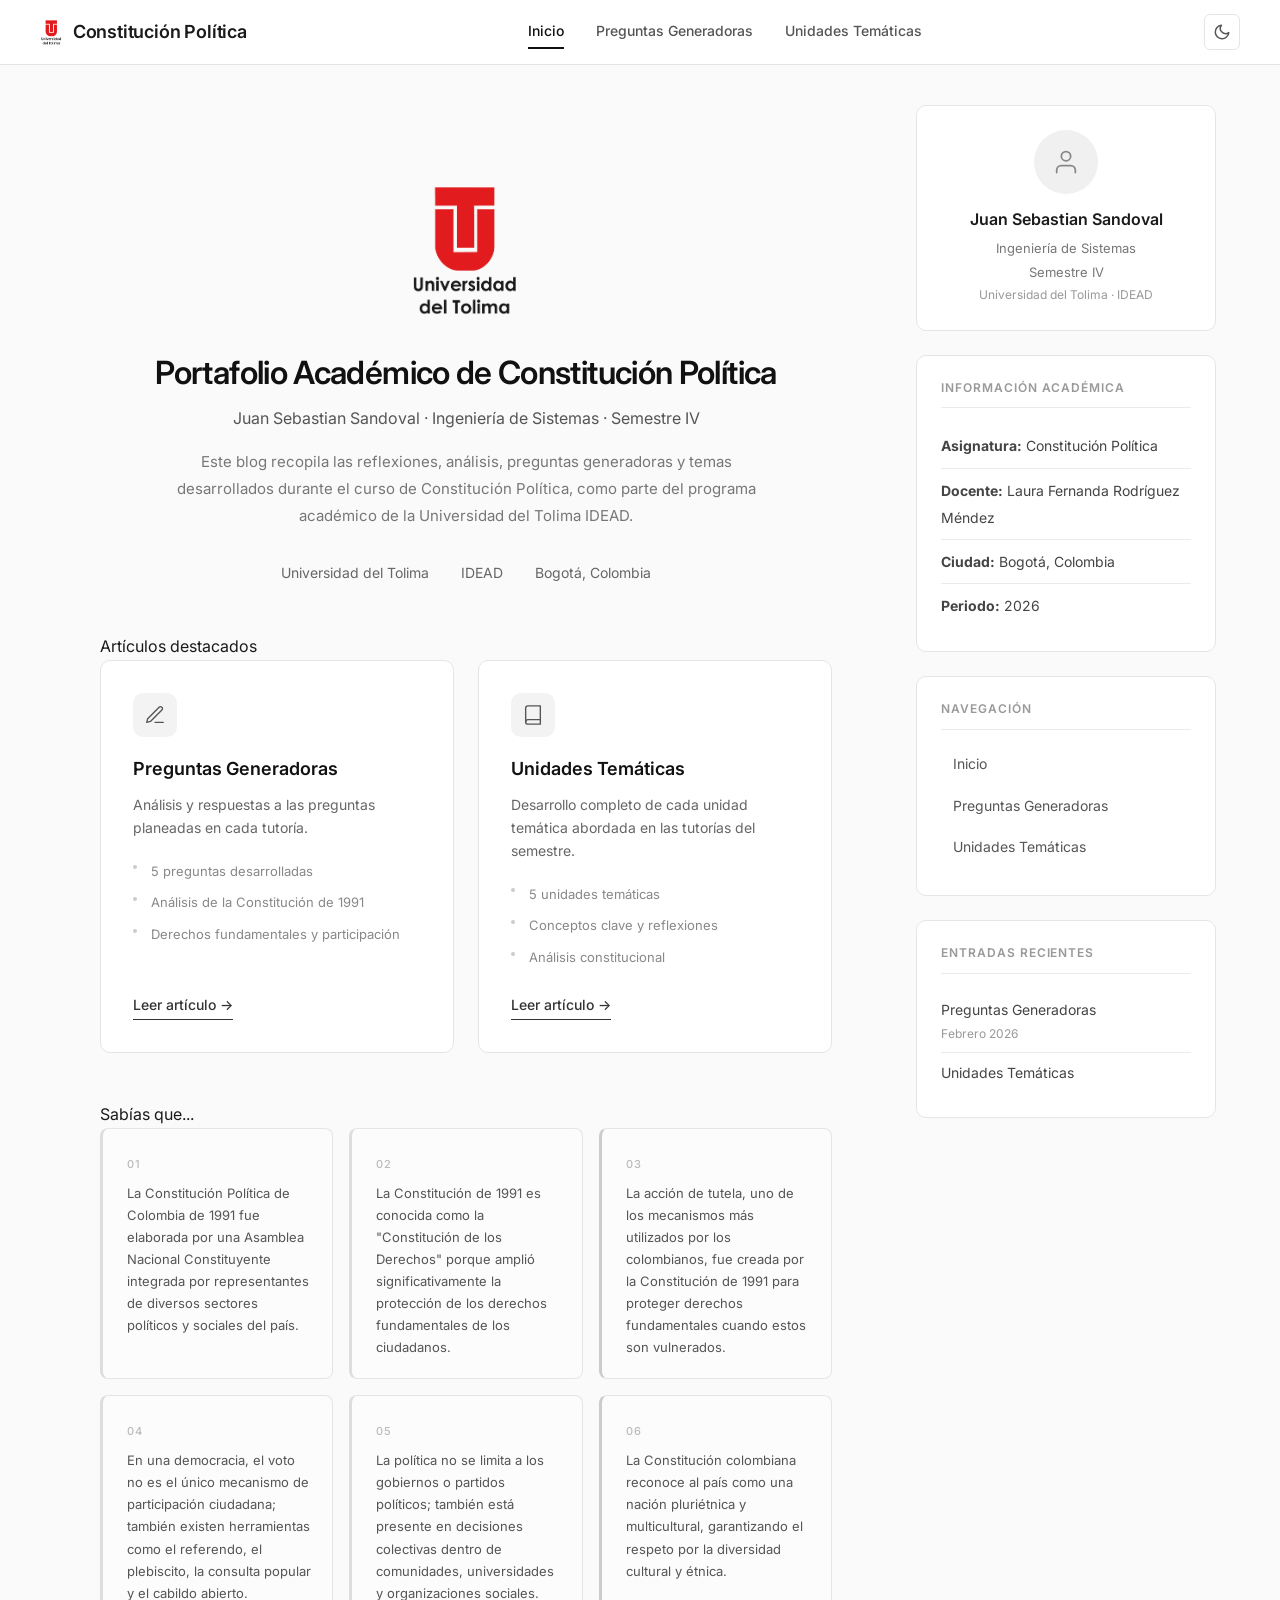
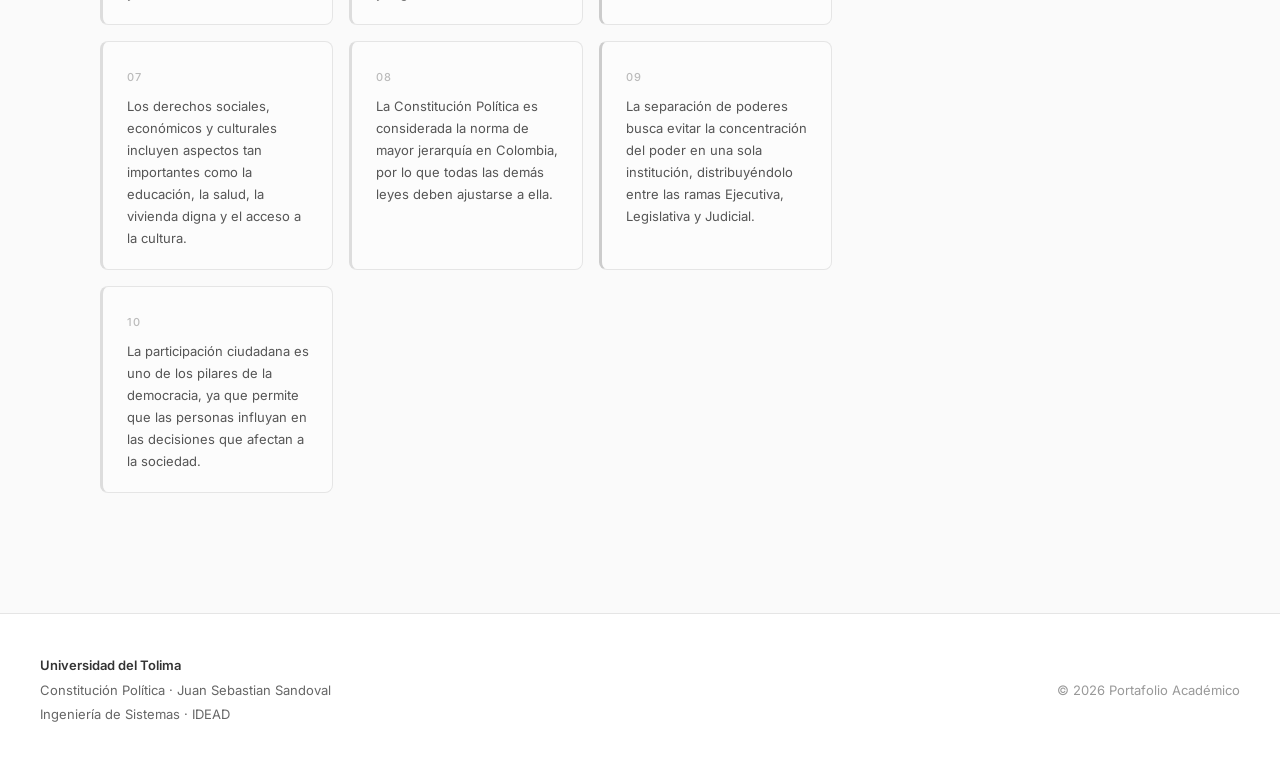
==== index.html @ 121e8f9e "Initial commit: portafolio académico Constitución Política" ====
<!DOCTYPE html>
<html lang="es">
<head>
  <meta charset="UTF-8">
  <meta name="viewport" content="width=device-width, initial-scale=1.0">
  <meta name="description" content="Portafolio Académico de Constitución Política - Universidad del Tolima IDEAD">
  <title>Portafolio Académico · Constitución Política</title>
  <script>if(localStorage.getItem('theme')==='dark')document.documentElement.setAttribute('data-theme','dark')</script>
  <link rel="preconnect" href="https://fonts.googleapis.com">
  <link rel="preconnect" href="https://fonts.gstatic.com" crossorigin>
  <link href="https://fonts.googleapis.com/css2?family=Inter:wght@300;400;500;600;700&display=swap" rel="stylesheet">
  <link rel="stylesheet" href="css/style.css">
  <link rel="icon" type="image/x-icon" href="data:image/svg+xml,<svg xmlns='http://www.w3.org/2000/svg' viewBox='0 0 100 100'><text y='.9em' font-size='90'>📖</text></svg>">
</head>
<body>

<div class="site-wrapper">

  <header class="site-header">
    <div class="header-inner">
      <a href="index.html" class="site-title">
        <img src="ut.png" alt="" class="nav-logo">
        Constitución Política
      </a>
      <button class="nav-toggle" aria-label="Abrir menú">
        <span></span><span></span><span></span>
      </button>
      <nav class="site-nav">
        <a href="index.html" class="active">Inicio</a>
        <a href="preguntas-generadoras.html">Preguntas Generadoras</a>
        <a href="temas-unidad.html">Unidades Temáticas</a>
      </nav>
      <button class="theme-toggle" id="theme-toggle" aria-label="Cambiar tema">
        <svg class="icon-moon" viewBox="0 0 24 24" fill="none" stroke="currentColor" stroke-width="2" stroke-linecap="round" stroke-linejoin="round"><path d="M21 12.79A9 9 0 1 1 11.21 3 7 7 0 0 0 21 12.79z"/></svg>
        <svg class="icon-sun" viewBox="0 0 24 24" fill="none" stroke="currentColor" stroke-width="2" stroke-linecap="round" stroke-linejoin="round"><circle cx="12" cy="12" r="5"/><line x1="12" y1="1" x2="12" y2="3"/><line x1="12" y1="21" x2="12" y2="23"/><line x1="4.22" y1="4.22" x2="5.64" y2="5.64"/><line x1="18.36" y1="18.36" x2="19.78" y2="19.78"/><line x1="1" y1="12" x2="3" y2="12"/><line x1="21" y1="12" x2="23" y2="12"/><line x1="4.22" y1="19.78" x2="5.64" y2="18.36"/><line x1="18.36" y1="5.64" x2="19.78" y2="4.22"/></svg>
      </button>
    </div>
  </header>

  <div class="main-grid">
    <main class="main-content" id="main-content"></main>
    <aside class="sidebar" id="sidebar"></aside>
  </div>

  <footer class="site-footer" id="footer"></footer>

</div>

<script src="js/layout.js"></script>
<script src="js/theme.js"></script>
<script src="js/home.js"></script>
</body>
</html>
---- css/style.css ----
/* ============================================
   CSS RESET & BASE
   ============================================ */
*, *::before, *::after {
  box-sizing: border-box;
  margin: 0;
  padding: 0;
}

html {
  font-size: 16px;
  scroll-behavior: smooth;
  -webkit-font-smoothing: antialiased;
  -moz-osx-font-smoothing: grayscale;
}

/* ============================================
   CSS THEME VARIABLES
   ============================================ */
:root {
  --bg: #fafafa;
  --bg-card: #ffffff;
  --bg-subtle: #fcfcfc;
  --bg-toc: #f8f8f8;
  --bg-icon: #f3f3f3;
  --text: #1a1a1a;
  --text-strong: #111111;
  --text-secondary: #333333;
  --text-body: #444444;
  --text-muted: #555555;
  --text-light: #666666;
  --text-soft: #777777;
  --text-faint: #888888;
  --text-fainter: #999999;
  --border: #e5e5e5;
  --border-inner: #ebebeb;
  --border-soft: #dddddd;
  --border-light: #cccccc;
  --bg-avatar: #f0f0f0;
  --text-faintest: #bbbbbb;
  --shadow-sm: 0 1px 6px rgba(0, 0, 0, 0.04);
  --shadow-md: 0 2px 12px rgba(0, 0, 0, 0.05);
}

[data-theme="dark"] {
  --bg: #121212;
  --bg-card: #1e1e1e;
  --bg-subtle: #1a1a1a;
  --bg-toc: #1a1a1a;
  --bg-icon: #2a2a2a;
  --text: #e0e0e0;
  --text-strong: #eeeeee;
  --text-secondary: #cccccc;
  --text-body: #bbbbbb;
  --text-muted: #aaaaaa;
  --text-light: #999999;
  --text-soft: #888888;
  --text-faint: #777777;
  --text-fainter: #666666;
  --border: #333333;
  --border-inner: #2a2a2a;
  --border-soft: #3a3a3a;
  --border-light: #444444;
  --bg-avatar: #2a2a2a;
  --text-faintest: #777777;
  --shadow-sm: 0 1px 6px rgba(0, 0, 0, 0.2);
  --shadow-md: 0 2px 12px rgba(0, 0, 0, 0.25);
}

body {
  font-family: 'Inter', -apple-system, BlinkMacSystemFont, 'Segoe UI', Roboto, sans-serif;
  color: var(--text);
  background: var(--bg);
  line-height: 1.7;
  min-height: 100vh;
}

img {
  max-width: 100%;
  height: auto;
  display: block;
}

a {
  color: inherit;
  text-decoration: none;
  transition: opacity 0.2s ease;
}

a:hover {
  opacity: 0.7;
}

ul, ol {
  list-style: none;
}

/* ============================================
   TYPOGRAPHY
   ============================================ */
h1, h2, h3, h4, h5, h6 {
  font-weight: 600;
  line-height: 1.3;
  color: var(--text-strong);
}

h1 { font-size: 2.25rem; }
h2 { font-size: 1.625rem; }
h3 { font-size: 1.25rem; }
h4 { font-size: 1.125rem; }

p {
  margin-bottom: 1.25rem;
  color: var(--text-secondary);
}

small, .text-small {
  font-size: 0.875rem;
  color: var(--text-soft);
}

/* ============================================
   LAYOUT
   ============================================ */
.site-wrapper {
  display: flex;
  flex-direction: column;
  min-height: 100vh;
}

.site-header {
  background: var(--bg-card);
  border-bottom: 1px solid var(--border);
  position: sticky;
  top: 0;
  z-index: 100;
  padding: 0 1.5rem;
}

.header-inner {
  max-width: 1200px;
  margin: 0 auto;
  display: flex;
  align-items: center;
  justify-content: space-between;
  height: 64px;
}

.site-title {
  font-size: 1.125rem;
  font-weight: 600;
  color: var(--text);
  letter-spacing: -0.01em;
  display: flex;
  align-items: center;
  gap: 0.625rem;
}

.nav-logo {
  height: 30px;
  width: auto;
  display: block;
  opacity: 0.9;
}

.site-nav {
  display: flex;
  align-items: center;
  gap: 2rem;
}

.site-nav a {
  font-size: 0.875rem;
  color: var(--text-muted);
  font-weight: 500;
  padding: 0.25rem 0;
  border-bottom: 2px solid transparent;
  transition: all 0.2s ease;
}

.site-nav a:hover,
.site-nav a.active {
  color: var(--text-strong);
  border-bottom-color: var(--text-strong);
  opacity: 1;
}

.nav-toggle {
  display: none;
  background: none;
  border: none;
  cursor: pointer;
  padding: 0.5rem;
}

.nav-toggle span {
  display: block;
  width: 24px;
  height: 2px;
  background: var(--text-secondary);
  margin: 5px 0;
  transition: all 0.3s ease;
}

.main-grid {
  max-width: 1200px;
  margin: 0 auto;
  padding: 2.5rem 1.5rem;
  display: grid;
  grid-template-columns: 1fr 300px;
  gap: 3rem;
  flex: 1;
  width: 100%;
}

.main-content {
  min-width: 0;
}

/* ============================================
   HERO SECTION
   ============================================ */
.hero-section {
  text-align: center;
  padding: 4rem 1.5rem 3rem;
  max-width: 760px;
  margin: 0 auto;
}

.hero-logo {
  width: 120px;
  margin: 0 auto 1.5rem;
  opacity: 0.9;
}

.hero-logo img {
  width: 100%;
}

.hero-title {
  font-size: 2rem;
  font-weight: 600;
  margin-bottom: 0.75rem;
  letter-spacing: -0.02em;
}

.hero-subtitle {
  font-size: 1rem;
  color: var(--text-muted);
  margin-bottom: 0.5rem;
  font-weight: 400;
}

.hero-description {
  font-size: 0.9375rem;
  color: var(--text-soft);
  max-width: 600px;
  margin: 1rem auto 0;
  line-height: 1.8;
}

.hero-meta {
  display: flex;
  justify-content: center;
  gap: 2rem;
  margin-top: 2rem;
  font-size: 0.875rem;
  color: var(--text-light);
}

.hero-meta span {
  display: flex;
  align-items: center;
  gap: 0.375rem;
}

/* ============================================
   SLIDER / CAROUSEL
   ============================================ */
.slider-section {
  padding: 0 1.5rem 3rem;
  max-width: 860px;
  margin: 0 auto;
}

.slider-section .section-label {
  font-size: 0.75rem;
  text-transform: uppercase;
  letter-spacing: 0.08em;
  color: var(--text-fainter);
  margin-bottom: 1.5rem;
  text-align: center;
}

.slider-container {
  position: relative;
  overflow: hidden;
}

.slider-track {
  display: flex;
  transition: transform 0.5s cubic-bezier(0.25, 0.46, 0.45, 0.94);
}

.slider-slide {
  min-width: 100%;
  padding: 0 0.5rem;
}

.slide-card {
  background: var(--bg-card);
  border: 1px solid var(--border);
  border-radius: 12px;
  padding: 2.5rem;
  display: flex;
  align-items: flex-start;
  gap: 2rem;
  transition: box-shadow 0.3s ease;
}

.slide-card:hover {
  box-shadow: 0 4px 20px rgba(0, 0, 0, 0.06);
}

.slide-icon {
  flex-shrink: 0;
  width: 56px;
  height: 56px;
  background: var(--bg-icon);
  border-radius: 12px;
  display: flex;
  align-items: center;
  justify-content: center;
}

.slide-icon svg {
  width: 28px;
  height: 28px;
  stroke: var(--text-muted);
  fill: none;
  stroke-width: 1.5;
}

.slide-body {
  flex: 1;
}

.slide-body h3 {
  font-size: 1.125rem;
  margin-bottom: 0.5rem;
}

.slide-body p {
  font-size: 0.875rem;
  color: var(--text-light);
  margin-bottom: 0.75rem;
}

.slide-badge {
  display: inline-block;
  font-size: 0.75rem;
  color: var(--text-soft);
  background: var(--bg-icon);
  padding: 0.2rem 0.6rem;
  border-radius: 4px;
  margin-bottom: 1rem;
}

.slide-btn {
  display: inline-flex;
  align-items: center;
  gap: 0.375rem;
  font-size: 0.875rem;
  font-weight: 500;
  color: var(--text-secondary);
  border-bottom: 1px solid var(--text-secondary);
  padding-bottom: 0.125rem;
  transition: all 0.2s ease;
}

.slide-btn:hover {
  color: var(--text-strong);
  border-bottom-color: var(--text-strong);
  opacity: 1;
}

.slider-controls {
  display: flex;
  justify-content: center;
  align-items: center;
  gap: 1rem;
  margin-top: 1.5rem;
}

.slider-btn {
  background: none;
  border: 1px solid var(--border-soft);
  border-radius: 50%;
  width: 36px;
  height: 36px;
  cursor: pointer;
  display: flex;
  align-items: center;
  justify-content: center;
  transition: all 0.2s ease;
  color: var(--text-muted);
}

.slider-btn:hover {
  border-color: var(--text-fainter);
  color: var(--text-strong);
  background: var(--bg-icon);
}

.slider-btn svg {
  width: 18px;
  height: 18px;
}

.slider-dots {
  display: flex;
  gap: 0.5rem;
}

.slider-dot {
  width: 8px;
  height: 8px;
  border-radius: 50%;
  border: 1px solid var(--border-light);
  background: transparent;
  cursor: pointer;
  padding: 0;
  transition: all 0.3s ease;
}

.slider-dot.active {
  background: var(--text-secondary);
  border-color: var(--text-secondary);
}

/* ============================================
   FEATURED ARTICLES (grid)
   ============================================ */
.featured-section {
  max-width: 780px;
  margin: 0 auto;
  padding: 0 1.5rem 3rem;
}

.featured-grid {
  display: grid;
  grid-template-columns: 1fr 1fr;
  gap: 1.5rem;
}

.featured-card {
  background: var(--bg-card);
  border: 1px solid var(--border);
  border-radius: 10px;
  padding: 2rem;
  display: flex;
  flex-direction: column;
  transition: box-shadow 0.2s ease;
}

.featured-card:hover {
  box-shadow: 0 1px 8px rgba(0, 0, 0, 0.05);
}

.featured-icon {
  width: 44px;
  height: 44px;
  background: var(--bg-icon);
  border-radius: 10px;
  display: flex;
  align-items: center;
  justify-content: center;
  margin-bottom: 1.25rem;
}

.featured-icon svg {
  width: 22px;
  height: 22px;
  stroke: var(--text-muted);
  fill: none;
  stroke-width: 1.5;
}

.featured-card h3 {
  font-size: 1.125rem;
  font-weight: 600;
  margin-bottom: 0.75rem;
  color: var(--text-strong);
}

.featured-desc {
  font-size: 0.875rem;
  color: var(--text-light);
  margin-bottom: 1rem;
  line-height: 1.65;
}

.featured-list {
  list-style: none;
  margin-bottom: 1.25rem;
  flex: 1;
}

.featured-list li {
  font-size: 0.8125rem;
  color: var(--text-faint);
  padding: 0.3rem 0 0.3rem 1.1rem;
  position: relative;
}

.featured-list li::before {
  content: "";
  position: absolute;
  left: 0;
  top: 0.65rem;
  width: 4px;
  height: 4px;
  border-radius: 50%;
  background: var(--border-light);
}

.featured-btn {
  display: inline-flex;
  align-items: center;
  gap: 0.375rem;
  font-size: 0.875rem;
  font-weight: 500;
  color: var(--text-secondary);
  border-bottom: 1px solid var(--text-secondary);
  padding-bottom: 0.125rem;
  align-self: flex-start;
  transition: all 0.2s ease;
}

.featured-btn:hover {
  color: var(--text-strong);
  border-bottom-color: var(--text-strong);
  opacity: 1;
}

/* ============================================
   SABÍAS QUE...
   ============================================ */
.sabias-section {
  max-width: 780px;
  margin: 0 auto;
  padding: 0 1.5rem 3rem;
}

.sabias-grid {
  display: grid;
  grid-template-columns: 1fr 1fr 1fr;
  gap: 1rem;
}

.sabias-card {
  background: var(--bg-subtle);
  border: 1px solid var(--border);
  border-radius: 8px;
  padding: 1.25rem 1.25rem 1.25rem 1.5rem;
  border-left: 3px solid var(--border-soft);
  transition: all 0.25s ease;
}

.sabias-card:nth-child(3n+1) { border-left-color: var(--border-soft); }
.sabias-card:nth-child(3n+2) { border-left-color: var(--border-soft); }
.sabias-card:nth-child(3n+3) { border-left-color: var(--border-light); }

.sabias-card:hover {
  border-left-color: var(--text-fainter);
  box-shadow: 0 1px 8px rgba(0, 0, 0, 0.05);
}

.sabias-num {
  display: inline-block;
  font-family: 'Inter', monospace;
  font-size: 0.6875rem;
  font-weight: 500;
  color: var(--text-faintest);
  letter-spacing: 0.1em;
  margin-bottom: 0.5rem;
}

.sabias-card p {
  font-size: 0.8125rem;
  color: var(--text-muted);
  line-height: 1.7;
  margin-bottom: 0;
}

/* ============================================
   ARTICLE / BLOG POST
   ============================================ */
.article-page {
  max-width: 780px;
  margin: 0 auto;
  padding: 0 1.5rem 3rem;
}

.article-header {
  margin-bottom: 2.5rem;
  padding-bottom: 2rem;
  border-bottom: 1px solid var(--border);
}

.article-header h1 {
  font-size: 2rem;
  font-weight: 600;
  margin-bottom: 0.5rem;
  letter-spacing: -0.02em;
}

.article-meta {
  display: flex;
  gap: 1.25rem;
  font-size: 0.8125rem;
  color: var(--text-fainter);
}

.article-meta span {
  display: flex;
  align-items: center;
  gap: 0.25rem;
}

/* Table of Contents */
.toc {
  background: var(--bg-toc);
  border: 1px solid var(--border);
  border-radius: 8px;
  padding: 1.5rem 2rem;
  margin-bottom: 2.5rem;
}

.toc-title {
  font-size: 0.75rem;
  text-transform: uppercase;
  letter-spacing: 0.08em;
  color: var(--text-fainter);
  margin-bottom: 1rem;
}

.toc-list {
  list-style: none;
  counter-reset: toc-counter;
}

.toc-list li {
  counter-increment: toc-counter;
  margin-bottom: 0.5rem;
}

.toc-list li::before {
  content: counter(toc-counter) ". ";
  color: var(--text-fainter);
  font-size: 0.8125rem;
  font-weight: 500;
}

.toc-list a {
  font-size: 0.875rem;
  color: var(--text-muted);
  transition: color 0.2s ease;
}

.toc-list a:hover {
  color: var(--text-strong);
  opacity: 1;
}

/* Article Body */
.article-body {
  font-size: 1rem;
  line-height: 1.85;
  color: var(--text-secondary);
}

.article-body p {
  margin-bottom: 1.25rem;
}

.article-body ul,
.article-body ol {
  margin-bottom: 1.25rem;
  padding-left: 1.5rem;
}

.article-body ul {
  list-style: disc;
}

.article-body ol {
  list-style: decimal;
}

.article-body li {
  margin-bottom: 0.5rem;
  color: var(--text-body);
}

.article-body strong {
  font-weight: 600;
  color: var(--text-strong);
}

.article-body em {
  font-style: italic;
}

/* ============================================
   QUESTION / TOPIC CARDS
   ============================================ */
.question-card {
  background: var(--bg-card);
  border: 1px solid var(--border);
  border-radius: 10px;
  padding: 2rem;
  margin-bottom: 1.5rem;
  transition: box-shadow 0.2s ease;
}

.question-card:hover {
  box-shadow: 0 1px 8px rgba(0, 0, 0, 0.05);
}

.question-card h2 {
  font-size: 1.125rem;
  font-weight: 600;
  margin-bottom: 1.25rem;
  padding-bottom: 1rem;
  border-bottom: 1px solid var(--border-inner);
  color: var(--text-strong);
  line-height: 1.4;
}

.question-card h2::before {
  content: "Q";
  display: inline-flex;
  align-items: center;
  justify-content: center;
  width: 28px;
  height: 28px;
  border-radius: 6px;
  background: var(--bg-icon);
  color: var(--text-soft);
  font-size: 0.75rem;
  font-weight: 600;
  margin-right: 0.75rem;
  flex-shrink: 0;
}

.question-card p {
  font-size: 0.9375rem;
  color: var(--text-body);
  margin-bottom: 0.75rem;
}

.question-card p:last-child {
  margin-bottom: 0;
}

.question-card ul,
.question-card ol {
  margin-bottom: 0.75rem;
  padding-left: 1.5rem;
}

.question-card ul { list-style: disc; }
.question-card ol { list-style: decimal; }

.question-card li {
  margin-bottom: 0.375rem;
  color: var(--text-body);
  font-size: 0.9375rem;
}

.question-card hr {
  display: none;
}

/* Topic cards for Temas de Tutoría */
.topic-card {
  background: var(--bg-card);
  border: 1px solid var(--border);
  border-radius: 10px;
  padding: 2rem;
  margin-bottom: 1.5rem;
  transition: box-shadow 0.2s ease;
}

.topic-card:hover {
  box-shadow: 0 2px 12px rgba(0, 0, 0, 0.04);
}

.topic-card h2 {
  font-size: 1.125rem;
  font-weight: 600;
  margin-bottom: 1.25rem;
  padding-bottom: 1rem;
  border-bottom: 1px solid var(--border-inner);
  color: var(--text-strong);
  line-height: 1.4;
}

.topic-card h3 {
  font-size: 0.9375rem;
  font-weight: 600;
  color: var(--text-secondary);
  margin: 1.25rem 0 0.5rem;
}

.topic-card p {
  font-size: 0.9375rem;
  color: var(--text-body);
  margin-bottom: 0.75rem;
}

.topic-card p:last-child {
  margin-bottom: 0;
}

.topic-card ul,
.topic-card ol {
  margin-bottom: 0.75rem;
  padding-left: 1.5rem;
}

.topic-card ul { list-style: disc; }
.topic-card ol { list-style: decimal; }

.topic-card li {
  margin-bottom: 0.375rem;
  color: var(--text-body);
  font-size: 0.9375rem;
}

.topic-card hr {
  display: none;
}

.article-body hr {
  display: none;
}

/* ============================================
   SIDEBAR
   ============================================ */
.sidebar {
  position: sticky;
  top: 88px;
  align-self: start;
}

.sidebar-card {
  background: var(--bg-card);
  border: 1px solid var(--border);
  border-radius: 10px;
  padding: 1.5rem;
  margin-bottom: 1.5rem;
}

.sidebar-card h3 {
  font-size: 0.75rem;
  text-transform: uppercase;
  letter-spacing: 0.08em;
  color: var(--text-fainter);
  margin-bottom: 1rem;
  padding-bottom: 0.75rem;
  border-bottom: 1px solid var(--border-inner);
}

/* Author card */
.author-info {
  text-align: center;
}

.author-avatar {
  width: 64px;
  height: 64px;
  border-radius: 50%;
  background: var(--bg-avatar);
  margin: 0 auto 0.75rem;
  display: flex;
  align-items: center;
  justify-content: center;
  font-size: 1.5rem;
  color: var(--text-faint);
}

.author-name {
  font-size: 1rem;
  font-weight: 600;
  margin-bottom: 0.25rem;
}

.author-role {
  font-size: 0.8125rem;
  color: var(--text-soft);
  margin-bottom: 0.125rem;
}

.author-university {
  font-size: 0.75rem;
  color: var(--text-fainter);
}

/* Sidebar list */
.sidebar-label {
  font-size: 0.875rem;
  color: var(--text-body);
}

.sidebar-list li {
  padding: 0.5rem 0;
  border-bottom: 1px solid var(--border-inner);
}

.sidebar-list li:last-child {
  border-bottom: none;
}

.sidebar-list a {
  font-size: 0.875rem;
  color: var(--text-body);
  display: block;
  transition: color 0.2s ease;
}

.sidebar-list a:hover {
  color: var(--text-strong);
  opacity: 1;
}

.sidebar-list .list-meta {
  font-size: 0.75rem;
  color: var(--text-fainter);
  margin-top: 0.125rem;
}

/* Sidebar nav */
.sidebar-nav li {
  margin-bottom: 0.375rem;
}

.sidebar-nav a {
  font-size: 0.875rem;
  color: var(--text-muted);
  display: block;
  padding: 0.375rem 0.75rem;
  border-radius: 6px;
  transition: all 0.2s ease;
}

.sidebar-nav a:hover,
.sidebar-nav a.active {
  background: var(--bg-icon);
  color: var(--text-strong);
  opacity: 1;
}

/* ============================================
   FOOTER
   ============================================ */
.site-footer {
  background: var(--bg-card);
  border-top: 1px solid var(--border);
  padding: 2.5rem 1.5rem;
  margin-top: 2rem;
}

.footer-inner {
  max-width: 1200px;
  margin: 0 auto;
  display: flex;
  justify-content: space-between;
  align-items: center;
  flex-wrap: wrap;
  gap: 1rem;
}

.footer-info {
  display: flex;
  flex-direction: column;
  gap: 0.125rem;
}

.footer-info span {
  font-size: 0.8125rem;
  color: var(--text-light);
}

.footer-info .footer-brand {
  font-weight: 600;
  color: var(--text-secondary);
}

.footer-year {
  font-size: 0.8125rem;
  color: var(--text-fainter);
}

/* ============================================
   PAGE LOADING
   ============================================ */
.page-loader {
  display: flex;
  justify-content: center;
  align-items: center;
  padding: 4rem 0;
}

.loader-spinner {
  width: 32px;
  height: 32px;
  border: 2px solid var(--border-inner);
  border-top-color: var(--text-faint);
  border-radius: 50%;
  animation: spin 0.8s linear infinite;
}

@keyframes spin {
  to { transform: rotate(360deg); }
}

/* ============================================
   READING PROGRESS BAR
   ============================================ */
.progress-bar {
  position: fixed;
  top: 64px;
  left: 0;
  height: 3px;
  background: var(--text-light);
  z-index: 99;
  width: 0%;
  transition: width 0.1s linear;
}

[data-theme="dark"] .progress-bar {
  background: var(--text-muted);
}

/* ============================================
   BACK TO TOP
   ============================================ */
.back-to-top {
  position: fixed;
  bottom: 2rem;
  right: 2rem;
  width: 40px;
  height: 40px;
  border-radius: 50%;
  border: 1px solid var(--border);
  background: var(--bg-card);
  color: var(--text-light);
  cursor: pointer;
  display: flex;
  align-items: center;
  justify-content: center;
  opacity: 0;
  visibility: hidden;
  transform: translateY(10px);
  transition: all 0.3s ease;
  z-index: 98;
}

.back-to-top.visible {
  opacity: 1;
  visibility: visible;
  transform: translateY(0);
}

.back-to-top:hover {
  border-color: var(--text-light);
  color: var(--text);
}

.back-to-top svg {
  width: 18px;
  height: 18px;
}

/* ============================================
   SCROLL REVEAL
   ============================================ */
.reveal {
  opacity: 0;
  transform: translateY(24px);
  transition: opacity 0.6s ease, transform 0.6s ease;
}

.reveal.visible {
  opacity: 1;
  transform: translateY(0);
}

/* ============================================
   BREADCRUMB
   ============================================ */
.breadcrumb {
  display: flex;
  align-items: center;
  gap: 0.5rem;
  font-size: 0.8125rem;
  color: var(--text-faint);
  margin-bottom: 1.5rem;
  padding-bottom: 1rem;
  border-bottom: 1px solid var(--border);
}

.breadcrumb a {
  color: var(--text-faint);
  transition: color 0.2s ease;
}

.breadcrumb a:hover {
  color: var(--text);
  opacity: 1;
}

.breadcrumb .separator {
  color: var(--border-light);
}

.breadcrumb .current {
  color: var(--text-muted);
}

/* ============================================
   BLOCKQUOTE
   ============================================ */
blockquote {
  border-left: 3px solid var(--border);
  padding: 1rem 1.5rem;
  margin: 1.5rem 0;
  background: var(--bg-subtle);
  color: var(--text-muted);
  font-style: italic;
  line-height: 1.7;
}

blockquote p {
  margin-bottom: 0;
  color: inherit;
}

/* ============================================
   THEME TOGGLE
   ============================================ */
.theme-toggle {
  background: none;
  border: 1px solid var(--border);
  border-radius: 6px;
  width: 36px;
  height: 36px;
  cursor: pointer;
  display: flex;
  align-items: center;
  justify-content: center;
  color: var(--text-muted);
  transition: all 0.2s ease;
}

.theme-toggle:hover {
  border-color: var(--text-light);
  color: var(--text);
}

.theme-toggle svg {
  width: 18px;
  height: 18px;
}

[data-theme="dark"] .theme-toggle .icon-sun {
  display: block;
}

[data-theme="dark"] .theme-toggle .icon-moon {
  display: none;
}

.theme-toggle .icon-sun {
  display: none;
}

.theme-toggle .icon-moon {
  display: block;
}

/* ============================================
   UNIT CARDS (temas-unidad)
   ============================================ */
.units-grid {
  display: flex;
  flex-direction: column;
  gap: 1.5rem;
}

.unit-card {
  display: grid;
  grid-template-columns: 240px 1fr;
  background: var(--bg-card);
  border: 1px solid var(--border);
  border-radius: 10px;
  overflow: hidden;
  transition: box-shadow 0.2s ease;
}

.unit-card:hover {
  box-shadow: 0 1px 8px rgba(0, 0, 0, 0.05);
}

.unit-image {
  position: relative;
  overflow: hidden;
}

.unit-image img {
  width: 100%;
  height: 100%;
  min-height: 180px;
  object-fit: cover;
  display: block;
}

.unit-image-placeholder {
  width: 100%;
  height: 100%;
  min-height: 180px;
  background: var(--bg-icon);
  display: flex;
  align-items: center;
  justify-content: center;
}

.unit-num-badge {
  font-size: 0.75rem;
  font-weight: 600;
  text-transform: uppercase;
  letter-spacing: 0.08em;
  color: var(--text-fainter);
}

.unit-body {
  padding: 1.75rem;
  display: flex;
  flex-direction: column;
}

.unit-body h3 {
  font-size: 1.125rem;
  font-weight: 600;
  margin-bottom: 0.75rem;
  color: var(--text-strong);
}

.unit-overview {
  font-size: 0.875rem;
  color: var(--text-light);
  margin-bottom: 1rem;
  line-height: 1.65;
}

.unit-concepts {
  list-style: none;
  display: flex;
  flex-wrap: wrap;
  gap: 0.4rem;
  margin-bottom: 1.25rem;
}

.unit-concepts li {
  font-size: 0.75rem;
  color: var(--text-faint);
  background: var(--bg-icon);
  padding: 0.2rem 0.6rem;
  border-radius: 4px;
}

.unit-btn {
  display: inline-flex;
  align-items: center;
  gap: 0.375rem;
  font-size: 0.875rem;
  font-weight: 500;
  color: var(--text-secondary);
  border-bottom: 1px solid var(--text-secondary);
  padding-bottom: 0.125rem;
  align-self: flex-start;
  transition: all 0.2s ease;
  margin-top: auto;
}

.unit-btn:hover {
  color: var(--text-strong);
  border-bottom-color: var(--text-strong);
  opacity: 1;
}

.unit-nav-links {
  margin-top: 2.5rem;
  padding-top: 1.5rem;
  border-top: 1px solid var(--border);
}

@media (max-width: 700px) {
  .unit-card {
    grid-template-columns: 1fr;
  }
  .unit-image-placeholder {
    min-height: 100px;
  }
}

/* ============================================
   HEADING SCROLL MARGIN
   ============================================ */
.article-body h2 {
  scroll-margin-top: 5rem;
}

/* ============================================
   ARTICLE HERO IMAGE
   ============================================ */
.article-hero-img {
  margin-bottom: 2rem;
  border-radius: 10px;
  overflow: hidden;
  border: 1px solid var(--border);
}

.article-hero-img img {
  width: 100%;
  max-height: 300px;
  object-fit: cover;
  display: block;
}

/* ============================================
   RESPONSIVE
   ============================================ */
@media (max-width: 960px) {
  .main-grid {
    grid-template-columns: 1fr;
    gap: 2rem;
  }

  .sidebar {
    position: static;
    display: grid;
    grid-template-columns: 1fr 1fr;
    gap: 1.5rem;
  }

  .sidebar-card:first-child {
    grid-column: 1 / -1;
  }
}

@media (max-width: 768px) {
  html {
    font-size: 15px;
  }

  .header-inner {
    height: 56px;
  }

  .nav-toggle {
    display: block;
  }

  .site-nav {
    display: none;
    position: absolute;
    top: 56px;
    left: 0;
    right: 0;
    background: var(--bg-card);
    border-bottom: 1px solid var(--border);
    flex-direction: column;
    padding: 1rem 1.5rem;
    gap: 0.5rem;
  }

  .site-nav.open {
    display: flex;
  }

  .site-nav a {
    padding: 0.5rem 0;
    border-bottom: none;
    width: 100%;
  }

  .hero-section {
    padding: 3rem 1.5rem 2rem;
  }

  .hero-title {
    font-size: 1.5rem;
  }

  .hero-logo {
    width: 90px;
  }

  .hero-meta {
    flex-direction: column;
    gap: 0.5rem;
    align-items: center;
  }

  .featured-grid {
    grid-template-columns: 1fr;
  }

  .sabias-grid {
    grid-template-columns: 1fr 1fr;
  }

  .sidebar {
    grid-template-columns: 1fr;
  }

  .article-header h1 {
    font-size: 1.5rem;
  }

  .footer-inner {
    flex-direction: column;
    text-align: center;
    gap: 0.75rem;
  }
}

@media (max-width: 480px) {
  .main-grid {
    padding: 1.5rem 1rem;
  }

  .hero-section {
    padding: 2rem 1rem 1.5rem;
  }

  .sabias-grid {
    grid-template-columns: 1fr;
  }

  .featured-section,
  .sabias-section {
    padding-left: 1rem;
    padding-right: 1rem;
  }

  .article-page {
    padding: 0 1rem 2rem;
  }

  .toc {
    padding: 1rem 1.25rem;
  }
}
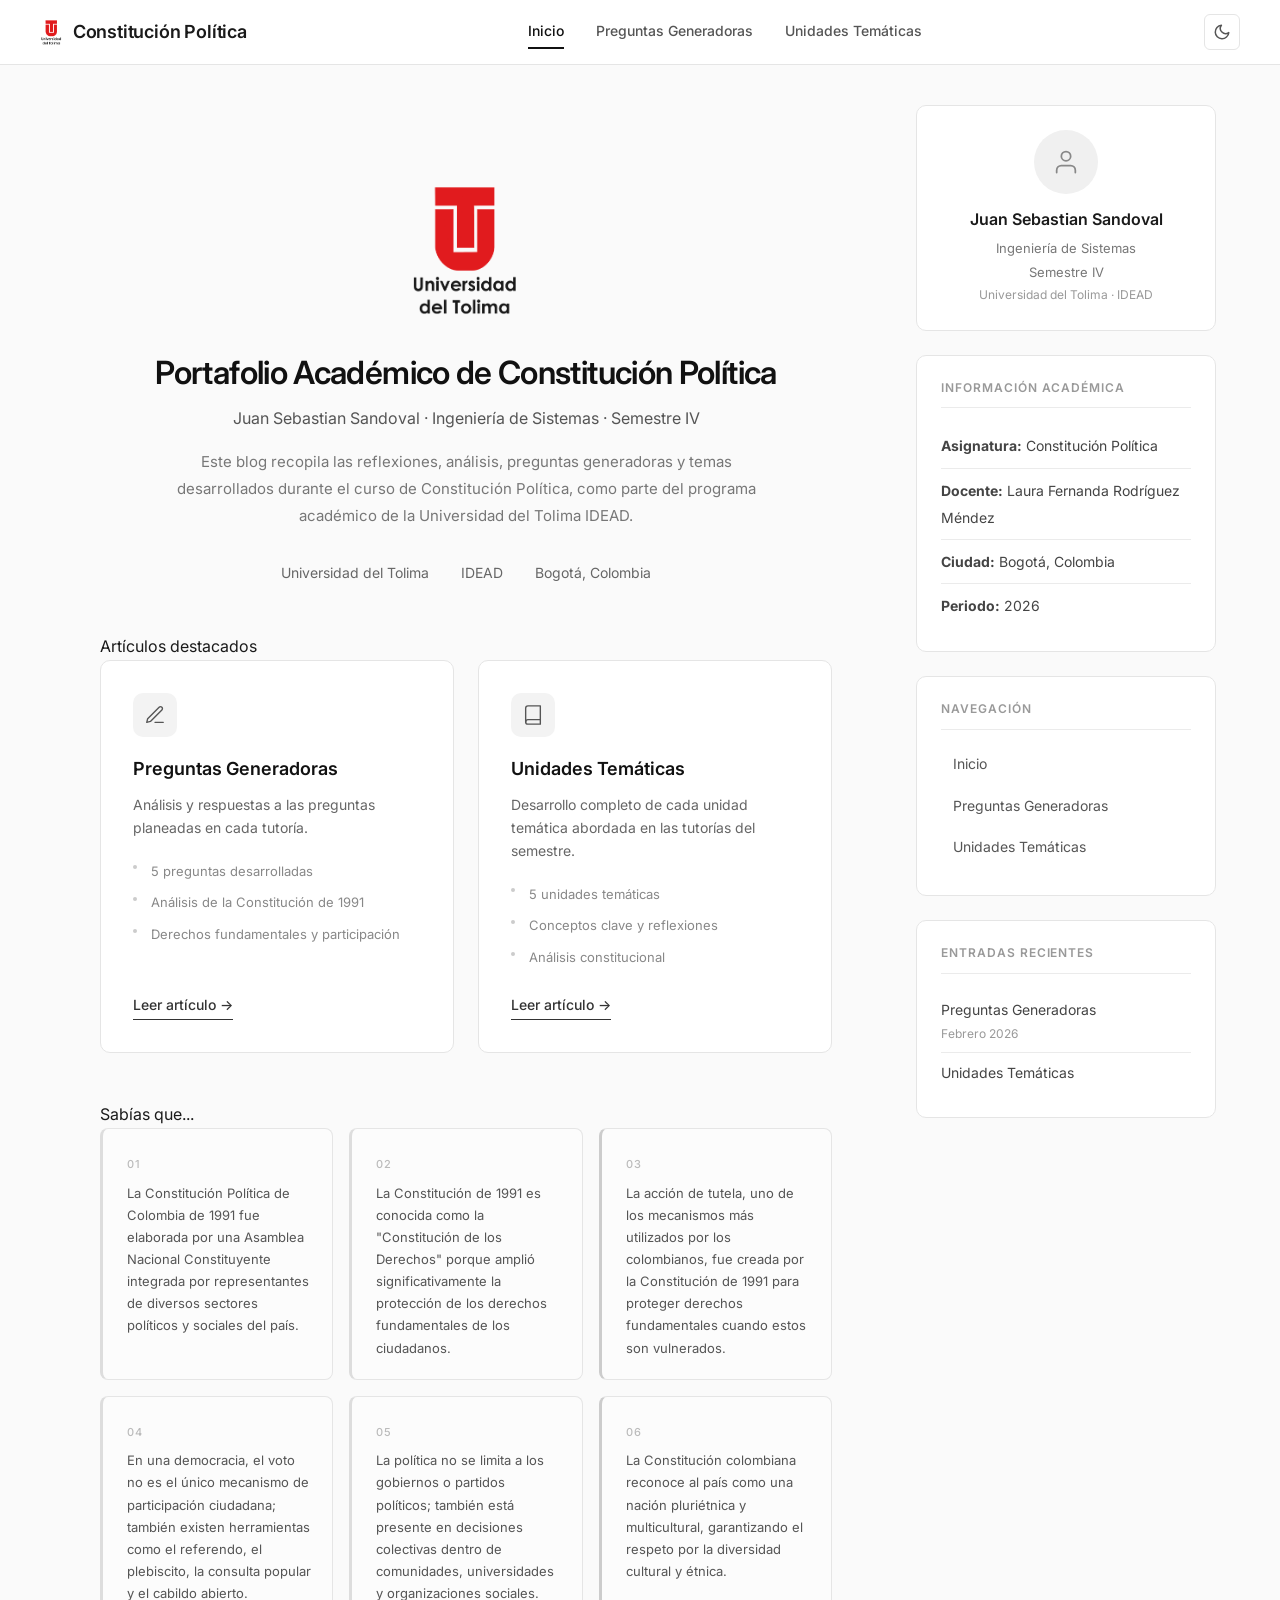
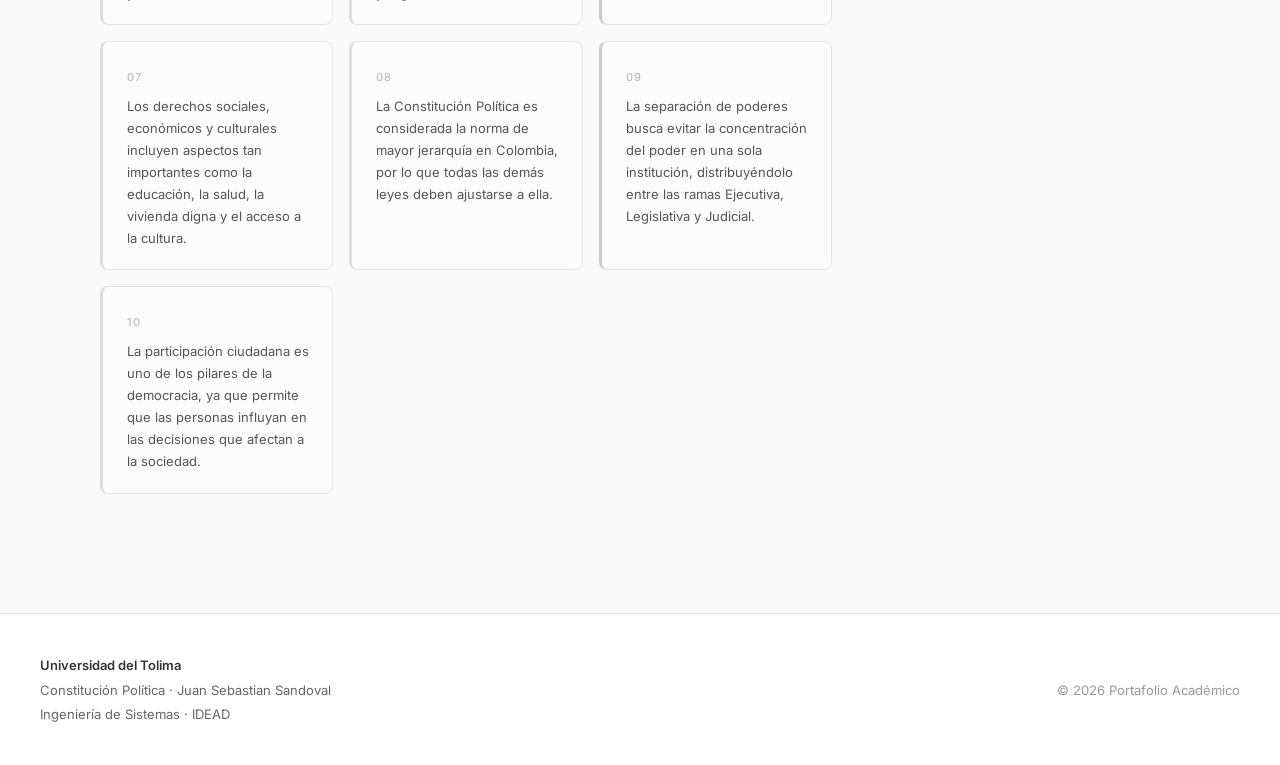
==== commit a57d7231: "Optimize fonts async, add text-wrap, content-visibility, anchor tooltip, image zoom" ====
--- a/index.html
+++ b/index.html
@@ -8,7 +8,9 @@
   <script>if(localStorage.getItem('theme')==='dark')document.documentElement.setAttribute('data-theme','dark')</script>
   <link rel="preconnect" href="https://fonts.googleapis.com">
   <link rel="preconnect" href="https://fonts.gstatic.com" crossorigin>
-  <link href="https://fonts.googleapis.com/css2?family=Inter:wght@300;400;500;600;700&display=swap" rel="stylesheet">
+  <link rel="preload" as="style" href="https://fonts.googleapis.com/css2?family=Inter:wght@300;400;500;600;700&display=swap">
+  <link rel="stylesheet" href="https://fonts.googleapis.com/css2?family=Inter:wght@300;400;500;600;700&display=swap" media="print" onload="this.media='all'">
+  <noscript><link rel="stylesheet" href="https://fonts.googleapis.com/css2?family=Inter:wght@300;400;500;600;700&display=swap"></noscript>
   <link rel="stylesheet" href="css/style.css">
   <link rel="icon" type="image/x-icon" href="data:image/svg+xml,<svg xmlns='http://www.w3.org/2000/svg' viewBox='0 0 100 100'><text y='.9em' font-size='90'>📖</text></svg>">
 </head>
--- a/css/style.css
+++ b/css/style.css
@@ -1318,10 +1318,232 @@
 }
 
 /* ============================================
-   HEADING SCROLL MARGIN
-   ============================================ */
-.article-body h2 {
+   TEXT WRAP
+   ============================================ */
+.article-header h1,
+.article-body h2,
+.article-body h3 {
+  text-wrap: balance;
+}
+
+.article-body p {
+  text-wrap: pretty;
+}
+
+/* ============================================
+   CONTENT VISIBILITY
+   ============================================ */
+.featured-section,
+.sabias-section,
+.units-grid,
+.toc,
+.unit-card {
+  content-visibility: auto;
+  contain-intrinsic-size: 400px;
+}
+
+.article-body {
+  content-visibility: auto;
+  contain-intrinsic-size: 2000px;
+}
+
+/* ============================================
+   IMAGE FADE-IN
+   ============================================ */
+.unit-image img {
+  transition: transform 0.3s ease;
+}
+
+.unit-card:hover .unit-image img {
+  transform: scale(1.03);
+}
+
+/* ============================================
+   ANCHOR TOOLTIP
+   ============================================ */
+.anchor-tooltip {
+  position: fixed;
+  bottom: 1.5rem;
+  left: 50%;
+  transform: translateX(-50%);
+  background: var(--text-strong);
+  color: var(--bg);
+  font-size: 0.8125rem;
+  padding: 0.5rem 1rem;
+  border-radius: 6px;
+  z-index: 999;
+  opacity: 0;
+  visibility: hidden;
+  transition: opacity 0.25s ease, visibility 0.25s ease;
+  pointer-events: none;
+}
+
+.anchor-tooltip.visible {
+  opacity: 1;
+  visibility: visible;
+}
+.article-body h2,
+.article-body h3 {
   scroll-margin-top: 5rem;
+  position: relative;
+}
+
+.anchor-link {
+  position: absolute;
+  left: -1.5rem;
+  top: 50%;
+  transform: translateY(-50%);
+  opacity: 0;
+  transition: opacity 0.2s ease;
+  color: var(--text-faint);
+  text-decoration: none;
+  font-size: 0.875rem;
+  font-weight: 400;
+  padding: 0.25rem;
+  line-height: 1;
+}
+
+.article-body h2:hover .anchor-link,
+.article-body h3:hover .anchor-link {
+  opacity: 1;
+}
+
+.anchor-link:hover {
+  color: var(--text-secondary) !important;
+  opacity: 1 !important;
+}
+
+/* ============================================
+   ACTIVE TOC LINK
+   ============================================ */
+.toc-list a.active {
+  color: var(--text-strong);
+  font-weight: 600;
+}
+
+/* ============================================
+   LIGHTBOX
+   ============================================ */
+.lightbox-overlay {
+  position: fixed;
+  top: 0;
+  left: 0;
+  width: 100%;
+  height: 100%;
+  background: rgba(0, 0, 0, 0.85);
+  z-index: 1000;
+  display: flex;
+  align-items: center;
+  justify-content: center;
+  opacity: 0;
+  visibility: hidden;
+  transition: opacity 0.3s ease, visibility 0.3s ease;
+  cursor: pointer;
+}
+
+.lightbox-overlay.open {
+  opacity: 1;
+  visibility: visible;
+}
+
+.lightbox-overlay img {
+  max-width: 90vw;
+  max-height: 90vh;
+  object-fit: contain;
+  border-radius: 4px;
+  box-shadow: 0 4px 30px rgba(0, 0, 0, 0.3);
+}
+
+.lightbox-close {
+  position: absolute;
+  top: 1.5rem;
+  right: 2rem;
+  color: #ccc;
+  background: none;
+  border: none;
+  font-size: 2.5rem;
+  cursor: pointer;
+  padding: 0.5rem;
+  line-height: 1;
+  z-index: 1001;
+}
+
+.lightbox-close:hover {
+  color: #fff;
+}
+
+/* ============================================
+   PRINT CSS
+   ============================================ */
+@media print {
+  .site-header,
+  .sidebar,
+  .site-footer,
+  .back-to-top,
+  .progress-bar,
+  .nav-toggle,
+  .theme-toggle,
+  .toc,
+  .breadcrumb,
+  .unit-nav-links,
+  .lightbox-overlay {
+    display: none !important;
+  }
+
+  .main-grid {
+    display: block;
+    max-width: 100%;
+    padding: 0;
+  }
+
+  .main-content {
+    max-width: 100%;
+  }
+
+  .article-page {
+    max-width: 100%;
+    padding: 0;
+  }
+
+  .article-body {
+    font-size: 12pt;
+    line-height: 1.6;
+    color: #000;
+  }
+
+  .article-body p {
+    color: #000;
+  }
+
+  .article-header h1 {
+    font-size: 18pt;
+  }
+
+  .unit-card {
+    break-inside: avoid;
+    border: 1px solid #ccc !important;
+  }
+
+  .unit-image img {
+    max-height: 120px;
+  }
+
+  .article-hero-img {
+    max-height: 150px;
+  }
+
+  .article-hero-img img {
+    max-height: 150px;
+  }
+
+  .anchor-link {
+    display: none !important;
+  }
+
+  a {
+    color: #000 !important;
+    text-decoration: underline !important;
+  }
 }
 
 /* ============================================
